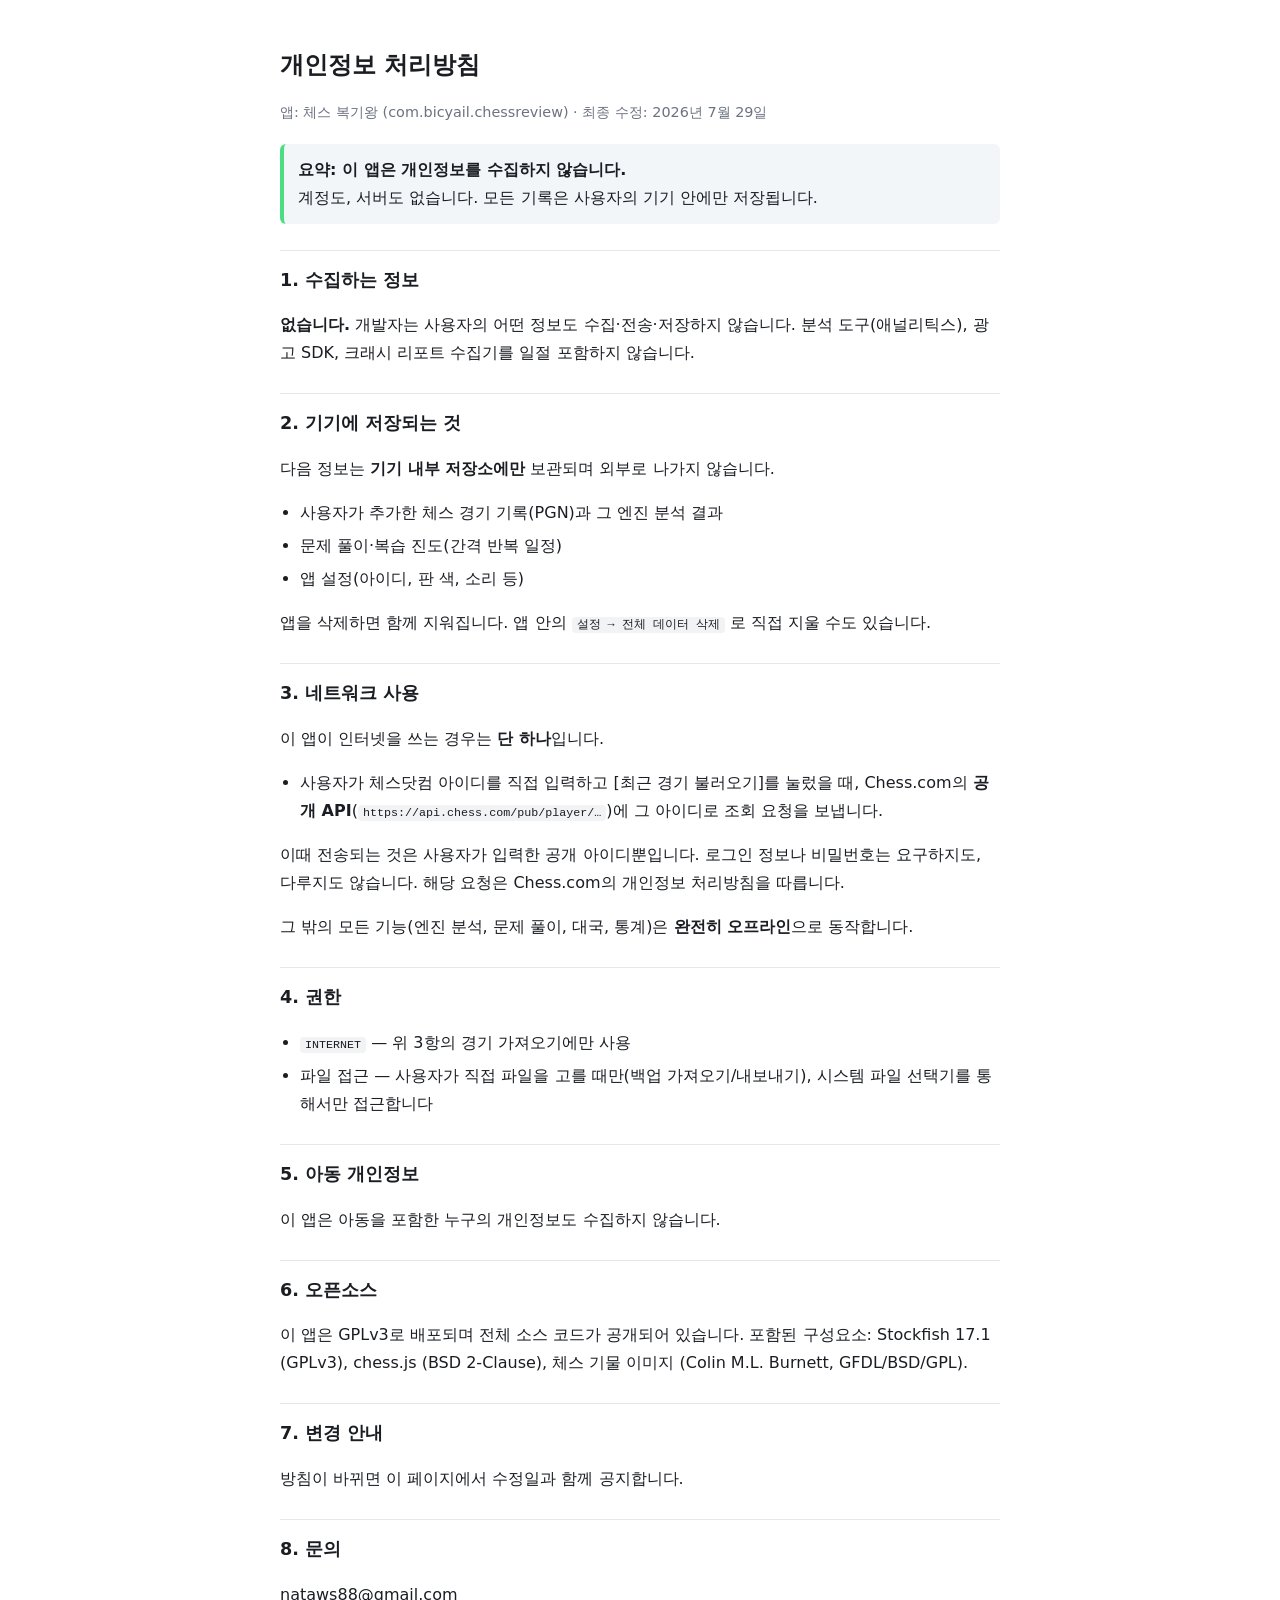
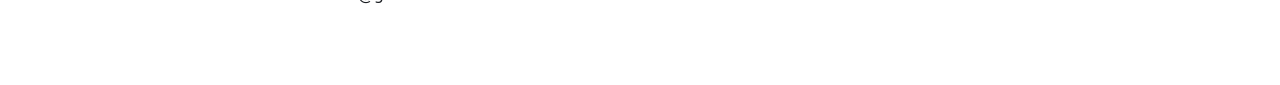
==== store/privacy-policy.html @ 92309b96 "체스 복기왕 1.0.0 — 체스 실수 복습 앱 (안드로이드) 기존 체스 퀴즈 시스템(/root/chess, 파이썬 + 폰 로컬 서버)을 단독 앱으로 다시 만든 것. 기존 시스템은 " ====
<!doctype html>
<html lang="ko">
<head>
<meta charset="utf-8">
<meta name="viewport" content="width=device-width,initial-scale=1">
<title>체스 복기왕 — 개인정보 처리방침</title>
<style>
body{max-width:720px;margin:0 auto;padding:28px 18px 60px;line-height:1.75;
  font-family:system-ui,-apple-system,'Noto Sans KR',sans-serif;color:#1a1d22;background:#fff}
h1{font-size:1.5rem;margin-bottom:4px}
h2{font-size:1.1rem;margin:26px 0 8px;padding-top:14px;border-top:1px solid #e5e7eb}
.date{color:#6b7280;font-size:.9rem;margin-bottom:18px}
ul{padding-left:20px}
li{margin:5px 0}
.box{background:#f3f6f9;border-left:4px solid #4ADE80;padding:12px 14px;border-radius:6px;margin:14px 0}
code{background:#f1f3f5;padding:1px 5px;border-radius:4px;font-size:.9em}
@media (prefers-color-scheme:dark){
  body{background:#111418;color:#e5e9f0}
  .box{background:#1a1f27;border-left-color:#4ADE80}
  h2{border-top-color:#2a3038}
  code{background:#20262e}
  .date{color:#9aa4b2}
}
</style>
</head>
<body>
<h1>개인정보 처리방침</h1>
<p class="date">앱: 체스 복기왕 (com.bicyail.chessreview) · 최종 수정: 2026년 7월 29일</p>

<div class="box">
<b>요약: 이 앱은 개인정보를 수집하지 않습니다.</b><br>
계정도, 서버도 없습니다. 모든 기록은 사용자의 기기 안에만 저장됩니다.
</div>

<h2>1. 수집하는 정보</h2>
<p><b>없습니다.</b> 개발자는 사용자의 어떤 정보도 수집·전송·저장하지 않습니다.
분석 도구(애널리틱스), 광고 SDK, 크래시 리포트 수집기를 일절 포함하지 않습니다.</p>

<h2>2. 기기에 저장되는 것</h2>
<p>다음 정보는 <b>기기 내부 저장소에만</b> 보관되며 외부로 나가지 않습니다.</p>
<ul>
  <li>사용자가 추가한 체스 경기 기록(PGN)과 그 엔진 분석 결과</li>
  <li>문제 풀이·복습 진도(간격 반복 일정)</li>
  <li>앱 설정(아이디, 판 색, 소리 등)</li>
</ul>
<p>앱을 삭제하면 함께 지워집니다. 앱 안의 <code>설정 → 전체 데이터 삭제</code> 로 직접 지울 수도 있습니다.</p>

<h2>3. 네트워크 사용</h2>
<p>이 앱이 인터넷을 쓰는 경우는 <b>단 하나</b>입니다.</p>
<ul>
  <li>사용자가 체스닷컴 아이디를 직접 입력하고 [최근 경기 불러오기]를 눌렀을 때,
      Chess.com의 <b>공개 API</b>(<code>https://api.chess.com/pub/player/…</code>)에 그 아이디로 조회 요청을 보냅니다.</li>
</ul>
<p>이때 전송되는 것은 사용자가 입력한 공개 아이디뿐입니다. 로그인 정보나 비밀번호는
요구하지도, 다루지도 않습니다. 해당 요청은 Chess.com의 개인정보 처리방침을 따릅니다.</p>
<p>그 밖의 모든 기능(엔진 분석, 문제 풀이, 대국, 통계)은 <b>완전히 오프라인</b>으로 동작합니다.</p>

<h2>4. 권한</h2>
<ul>
  <li><code>INTERNET</code> — 위 3항의 경기 가져오기에만 사용</li>
  <li>파일 접근 — 사용자가 직접 파일을 고를 때만(백업 가져오기/내보내기), 시스템 파일 선택기를 통해서만 접근합니다</li>
</ul>

<h2>5. 아동 개인정보</h2>
<p>이 앱은 아동을 포함한 누구의 개인정보도 수집하지 않습니다.</p>

<h2>6. 오픈소스</h2>
<p>이 앱은 GPLv3로 배포되며 전체 소스 코드가 공개되어 있습니다.
포함된 구성요소: Stockfish 17.1 (GPLv3), chess.js (BSD 2-Clause),
체스 기물 이미지 (Colin M.L. Burnett, GFDL/BSD/GPL).</p>

<h2>7. 변경 안내</h2>
<p>방침이 바뀌면 이 페이지에서 수정일과 함께 공지합니다.</p>

<h2>8. 문의</h2>
<p>nataws88@gmail.com</p>
</body>
</html>
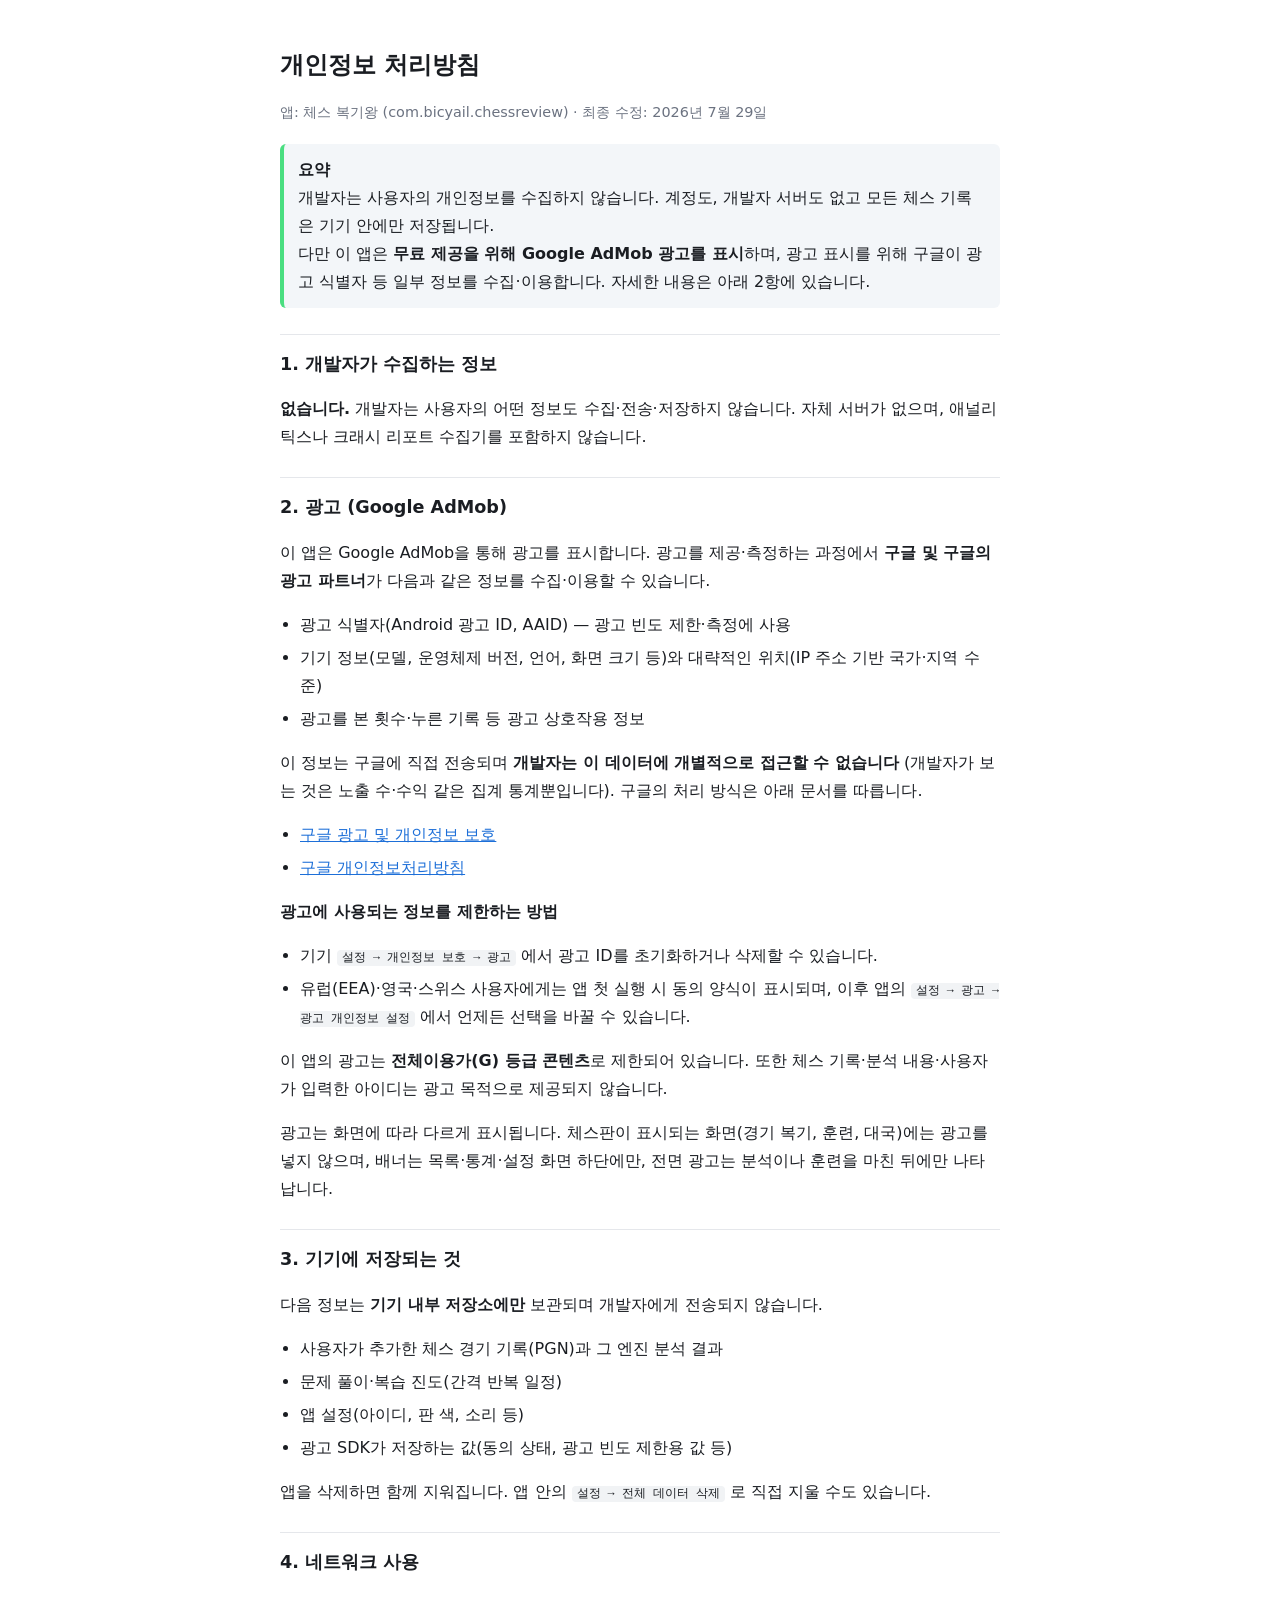
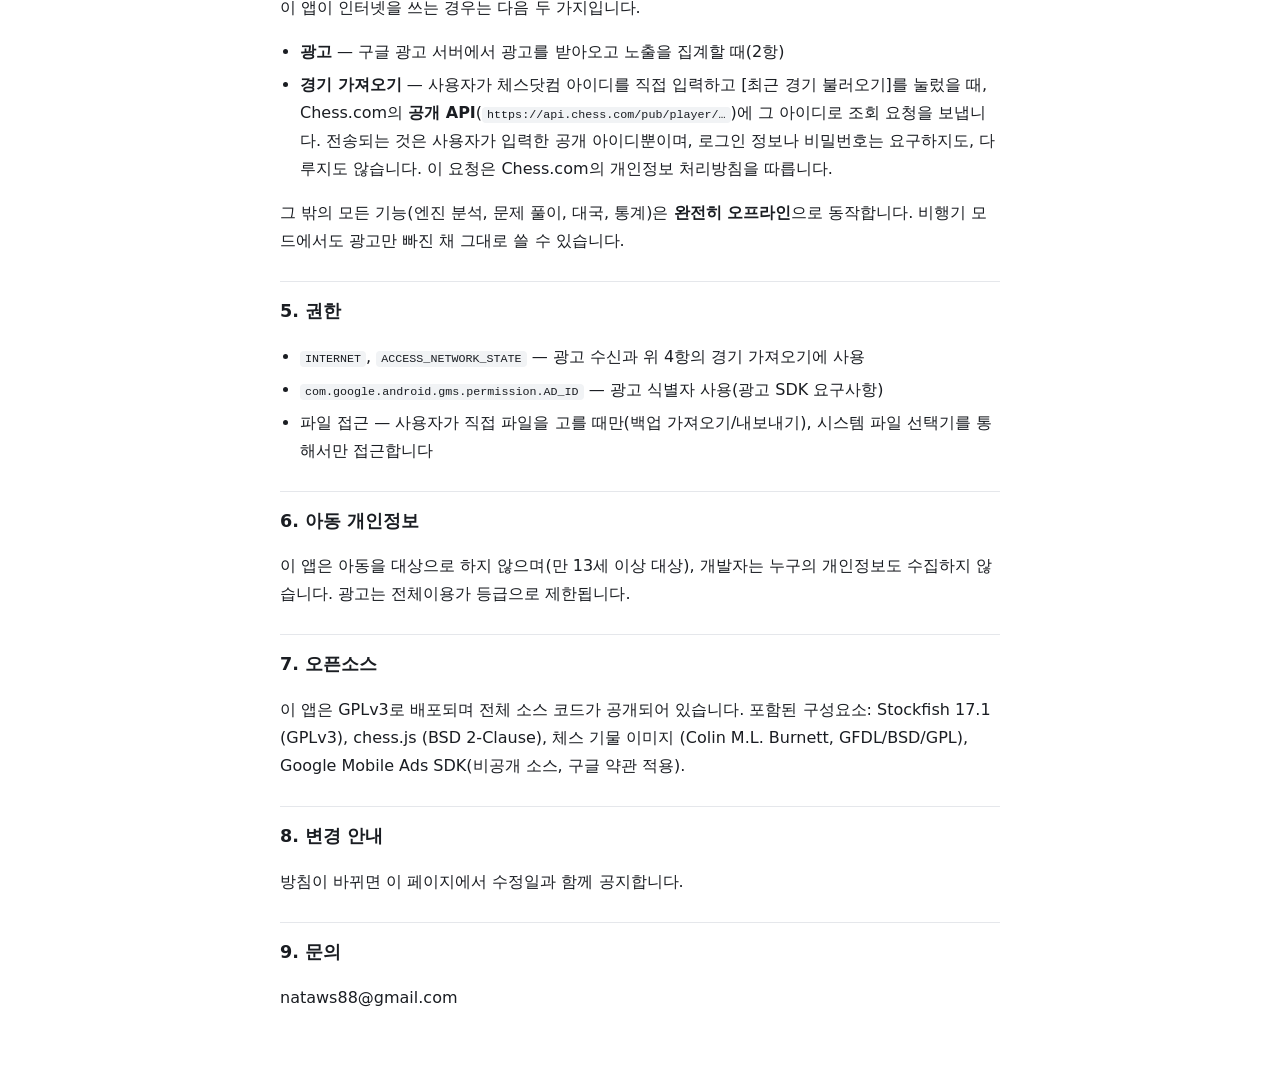
==== commit e1e650ad: "광고(AdMob) 연동 — 체스판은 건드리지 않는 배치 무료로 유지하면서 수익을 만들기 위해 배너 + 전면광고를 넣었다. 원칙은 "판을 한 픽셀도 양보하지 않는다".  · 배너: " ====
--- a/store/privacy-policy.html
+++ b/store/privacy-policy.html
@@ -14,12 +14,14 @@
 li{margin:5px 0}
 .box{background:#f3f6f9;border-left:4px solid #4ADE80;padding:12px 14px;border-radius:6px;margin:14px 0}
 code{background:#f1f3f5;padding:1px 5px;border-radius:4px;font-size:.9em}
+a{color:#1d6fd8}
 @media (prefers-color-scheme:dark){
   body{background:#111418;color:#e5e9f0}
   .box{background:#1a1f27;border-left-color:#4ADE80}
   h2{border-top-color:#2a3038}
   code{background:#20262e}
   .date{color:#9aa4b2}
+  a{color:#78b6ff}
 }
 </style>
 </head>
@@ -28,51 +30,84 @@
 <p class="date">앱: 체스 복기왕 (com.bicyail.chessreview) · 최종 수정: 2026년 7월 29일</p>
 
 <div class="box">
-<b>요약: 이 앱은 개인정보를 수집하지 않습니다.</b><br>
-계정도, 서버도 없습니다. 모든 기록은 사용자의 기기 안에만 저장됩니다.
+<b>요약</b><br>
+개발자는 사용자의 개인정보를 수집하지 않습니다. 계정도, 개발자 서버도 없고 모든 체스 기록은 기기 안에만 저장됩니다.<br>
+다만 이 앱은 <b>무료 제공을 위해 Google AdMob 광고를 표시</b>하며, 광고 표시를 위해
+구글이 광고 식별자 등 일부 정보를 수집·이용합니다. 자세한 내용은 아래 2항에 있습니다.
 </div>
 
-<h2>1. 수집하는 정보</h2>
+<h2>1. 개발자가 수집하는 정보</h2>
 <p><b>없습니다.</b> 개발자는 사용자의 어떤 정보도 수집·전송·저장하지 않습니다.
-분석 도구(애널리틱스), 광고 SDK, 크래시 리포트 수집기를 일절 포함하지 않습니다.</p>
+자체 서버가 없으며, 애널리틱스나 크래시 리포트 수집기를 포함하지 않습니다.</p>
 
-<h2>2. 기기에 저장되는 것</h2>
-<p>다음 정보는 <b>기기 내부 저장소에만</b> 보관되며 외부로 나가지 않습니다.</p>
+<h2>2. 광고 (Google AdMob)</h2>
+<p>이 앱은 Google AdMob을 통해 광고를 표시합니다. 광고를 제공·측정하는 과정에서
+<b>구글 및 구글의 광고 파트너</b>가 다음과 같은 정보를 수집·이용할 수 있습니다.</p>
+<ul>
+  <li>광고 식별자(Android 광고 ID, AAID) — 광고 빈도 제한·측정에 사용</li>
+  <li>기기 정보(모델, 운영체제 버전, 언어, 화면 크기 등)와 대략적인 위치(IP 주소 기반 국가·지역 수준)</li>
+  <li>광고를 본 횟수·누른 기록 등 광고 상호작용 정보</li>
+</ul>
+<p>이 정보는 구글에 직접 전송되며 <b>개발자는 이 데이터에 개별적으로 접근할 수 없습니다</b>
+(개발자가 보는 것은 노출 수·수익 같은 집계 통계뿐입니다). 구글의 처리 방식은 아래 문서를 따릅니다.</p>
+<ul>
+  <li><a href="https://policies.google.com/technologies/ads">구글 광고 및 개인정보 보호</a></li>
+  <li><a href="https://policies.google.com/privacy">구글 개인정보처리방침</a></li>
+</ul>
+<p><b>광고에 사용되는 정보를 제한하는 방법</b></p>
+<ul>
+  <li>기기 <code>설정 → 개인정보 보호 → 광고</code> 에서 광고 ID를 초기화하거나 삭제할 수 있습니다.</li>
+  <li>유럽(EEA)·영국·스위스 사용자에게는 앱 첫 실행 시 동의 양식이 표시되며,
+      이후 앱의 <code>설정 → 광고 → 광고 개인정보 설정</code> 에서 언제든 선택을 바꿀 수 있습니다.</li>
+</ul>
+<p>이 앱의 광고는 <b>전체이용가(G) 등급 콘텐츠</b>로 제한되어 있습니다.
+또한 체스 기록·분석 내용·사용자가 입력한 아이디는 광고 목적으로 제공되지 않습니다.</p>
+<p>광고는 화면에 따라 다르게 표시됩니다. 체스판이 표시되는 화면(경기 복기, 훈련, 대국)에는
+광고를 넣지 않으며, 배너는 목록·통계·설정 화면 하단에만, 전면 광고는 분석이나 훈련을 마친
+뒤에만 나타납니다.</p>
+
+<h2>3. 기기에 저장되는 것</h2>
+<p>다음 정보는 <b>기기 내부 저장소에만</b> 보관되며 개발자에게 전송되지 않습니다.</p>
 <ul>
   <li>사용자가 추가한 체스 경기 기록(PGN)과 그 엔진 분석 결과</li>
   <li>문제 풀이·복습 진도(간격 반복 일정)</li>
   <li>앱 설정(아이디, 판 색, 소리 등)</li>
+  <li>광고 SDK가 저장하는 값(동의 상태, 광고 빈도 제한용 값 등)</li>
 </ul>
 <p>앱을 삭제하면 함께 지워집니다. 앱 안의 <code>설정 → 전체 데이터 삭제</code> 로 직접 지울 수도 있습니다.</p>
 
-<h2>3. 네트워크 사용</h2>
-<p>이 앱이 인터넷을 쓰는 경우는 <b>단 하나</b>입니다.</p>
+<h2>4. 네트워크 사용</h2>
+<p>이 앱이 인터넷을 쓰는 경우는 다음 두 가지입니다.</p>
 <ul>
-  <li>사용자가 체스닷컴 아이디를 직접 입력하고 [최근 경기 불러오기]를 눌렀을 때,
-      Chess.com의 <b>공개 API</b>(<code>https://api.chess.com/pub/player/…</code>)에 그 아이디로 조회 요청을 보냅니다.</li>
+  <li><b>광고</b> — 구글 광고 서버에서 광고를 받아오고 노출을 집계할 때(2항)</li>
+  <li><b>경기 가져오기</b> — 사용자가 체스닷컴 아이디를 직접 입력하고 [최근 경기 불러오기]를 눌렀을 때,
+      Chess.com의 <b>공개 API</b>(<code>https://api.chess.com/pub/player/…</code>)에 그 아이디로 조회 요청을 보냅니다.
+      전송되는 것은 사용자가 입력한 공개 아이디뿐이며, 로그인 정보나 비밀번호는 요구하지도, 다루지도 않습니다.
+      이 요청은 Chess.com의 개인정보 처리방침을 따릅니다.</li>
 </ul>
-<p>이때 전송되는 것은 사용자가 입력한 공개 아이디뿐입니다. 로그인 정보나 비밀번호는
-요구하지도, 다루지도 않습니다. 해당 요청은 Chess.com의 개인정보 처리방침을 따릅니다.</p>
-<p>그 밖의 모든 기능(엔진 분석, 문제 풀이, 대국, 통계)은 <b>완전히 오프라인</b>으로 동작합니다.</p>
+<p>그 밖의 모든 기능(엔진 분석, 문제 풀이, 대국, 통계)은 <b>완전히 오프라인</b>으로 동작합니다.
+비행기 모드에서도 광고만 빠진 채 그대로 쓸 수 있습니다.</p>
 
-<h2>4. 권한</h2>
+<h2>5. 권한</h2>
 <ul>
-  <li><code>INTERNET</code> — 위 3항의 경기 가져오기에만 사용</li>
+  <li><code>INTERNET</code>, <code>ACCESS_NETWORK_STATE</code> — 광고 수신과 위 4항의 경기 가져오기에 사용</li>
+  <li><code>com.google.android.gms.permission.AD_ID</code> — 광고 식별자 사용(광고 SDK 요구사항)</li>
   <li>파일 접근 — 사용자가 직접 파일을 고를 때만(백업 가져오기/내보내기), 시스템 파일 선택기를 통해서만 접근합니다</li>
 </ul>
 
-<h2>5. 아동 개인정보</h2>
-<p>이 앱은 아동을 포함한 누구의 개인정보도 수집하지 않습니다.</p>
+<h2>6. 아동 개인정보</h2>
+<p>이 앱은 아동을 대상으로 하지 않으며(만 13세 이상 대상), 개발자는 누구의 개인정보도 수집하지 않습니다.
+광고는 전체이용가 등급으로 제한됩니다.</p>
 
-<h2>6. 오픈소스</h2>
+<h2>7. 오픈소스</h2>
 <p>이 앱은 GPLv3로 배포되며 전체 소스 코드가 공개되어 있습니다.
 포함된 구성요소: Stockfish 17.1 (GPLv3), chess.js (BSD 2-Clause),
-체스 기물 이미지 (Colin M.L. Burnett, GFDL/BSD/GPL).</p>
+체스 기물 이미지 (Colin M.L. Burnett, GFDL/BSD/GPL), Google Mobile Ads SDK(비공개 소스, 구글 약관 적용).</p>
 
-<h2>7. 변경 안내</h2>
+<h2>8. 변경 안내</h2>
 <p>방침이 바뀌면 이 페이지에서 수정일과 함께 공지합니다.</p>
 
-<h2>8. 문의</h2>
+<h2>9. 문의</h2>
 <p>nataws88@gmail.com</p>
 </body>
 </html>
